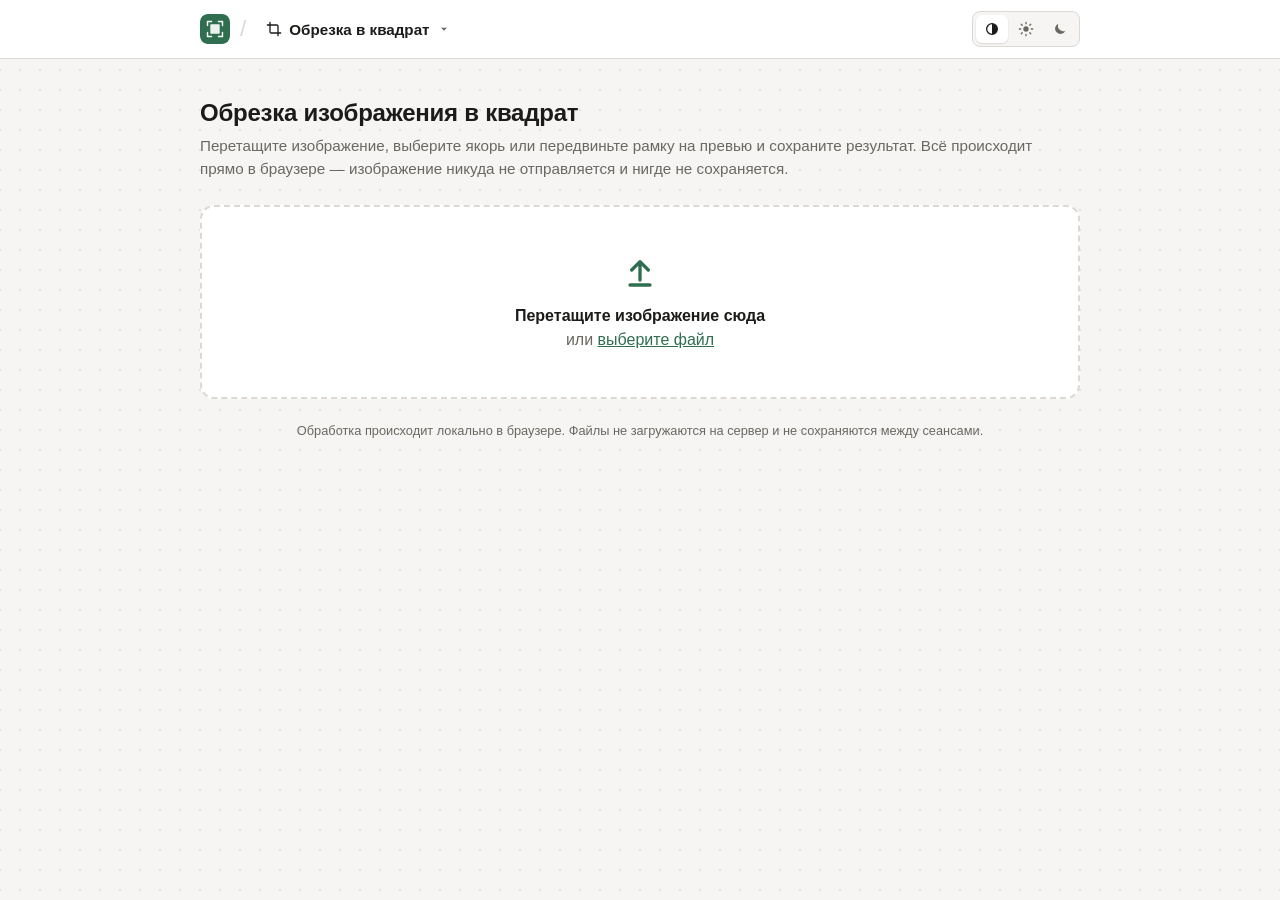
==== src/index.html @ 668e8790 "refactor: move web app into src/ and deploy only that folder The Pages workflow now uploads src/ ins" ====
<!DOCTYPE html>
<html lang="ru">
<head>
<meta charset="UTF-8">
<meta name="viewport" content="width=device-width, initial-scale=1.0">
<title>Обрезка в квадрат</title>
<meta name="theme-color" content="#f6f5f3" media="(prefers-color-scheme: light)">
<meta name="theme-color" content="#161513" media="(prefers-color-scheme: dark)">
<link rel="manifest" href="manifest.webmanifest">
<link rel="icon" href="icons/icon.svg" type="image/svg+xml">
<link rel="apple-touch-icon" href="icons/apple-touch-icon.png">
<script>
  // Применяем сохранённую тему до загрузки стилей, чтобы страница не мигала.
  try {
    var savedTheme = localStorage.getItem("crop-image:theme");
    if (savedTheme === "light" || savedTheme === "dark") {
      document.documentElement.dataset.theme = savedTheme;
    }
  } catch (e) {}
</script>
<link rel="stylesheet" href="style.css">
</head>
<body>
<header class="site-header">
  <div class="site-header__inner">
    <a class="site-header__logo" href="./" aria-label="На главную">
      <img src="icons/icon.svg" width="30" height="30" alt="">
    </a>
    <span class="site-header__slash" aria-hidden="true">/</span>

    <details class="service-menu">
      <summary class="service-menu__current">
        <svg class="service-menu__icon" viewBox="0 0 24 24" width="16" height="16" aria-hidden="true">
          <path d="M6 2v14a2 2 0 0 0 2 2h14M2 6h14a2 2 0 0 1 2 2v14" fill="none" stroke="currentColor" stroke-width="2" stroke-linecap="round"/>
        </svg>
        <span class="service-menu__label">Обрезка в квадрат</span>
        <svg class="service-menu__caret" viewBox="0 0 24 24" width="14" height="14" aria-hidden="true">
          <path d="M7 10l5 5 5-5z" fill="currentColor"/>
        </svg>
      </summary>
      <nav class="service-menu__list" aria-label="Сервисы">
        <a href="./" aria-current="page">
          <svg class="service-menu__icon" viewBox="0 0 24 24" width="16" height="16" aria-hidden="true">
            <path d="M6 2v14a2 2 0 0 0 2 2h14M2 6h14a2 2 0 0 1 2 2v14" fill="none" stroke="currentColor" stroke-width="2" stroke-linecap="round"/>
          </svg>
          Обрезка в квадрат
          <span class="service-menu__check" aria-hidden="true">✓</span>
        </a>
        <p class="service-menu__soon">Скоро здесь появятся другие сервисы</p>
      </nav>
    </details>

    <div class="theme-switch" role="group" aria-label="Тема оформления">
      <button type="button" data-theme-value="auto" title="Авто" aria-label="Авто" aria-pressed="true">
        <svg viewBox="0 0 24 24" width="16" height="16" aria-hidden="true">
          <circle cx="12" cy="12" r="8" fill="none" stroke="currentColor" stroke-width="2"/>
          <path d="M12 4a8 8 0 0 1 0 16z" fill="currentColor"/>
        </svg>
      </button>
      <button type="button" data-theme-value="light" title="Светлая" aria-label="Светлая" aria-pressed="false">
        <svg viewBox="0 0 24 24" width="16" height="16" aria-hidden="true">
          <circle cx="12" cy="12" r="4" fill="currentColor"/>
          <path d="M12 2v2M12 20v2M4.9 4.9l1.4 1.4M17.7 17.7l1.4 1.4M2 12h2M20 12h2M4.9 19.1l1.4-1.4M17.7 6.3l1.4-1.4" stroke="currentColor" stroke-width="2" stroke-linecap="round"/>
        </svg>
      </button>
      <button type="button" data-theme-value="dark" title="Тёмная" aria-label="Тёмная" aria-pressed="false">
        <svg viewBox="0 0 24 24" width="16" height="16" aria-hidden="true">
          <path d="M20 14.5A8 8 0 0 1 9.5 4a8 8 0 1 0 10.5 10.5z" fill="currentColor"/>
        </svg>
      </button>
    </div>
  </div>
</header>

<main class="app">
  <header class="app__header">
    <h1>Обрезка изображения в квадрат</h1>
    <p class="app__subtitle">
      Перетащите изображение, выберите якорь или передвиньте рамку на превью и сохраните результат.
      Всё происходит прямо в браузере — изображение никуда не отправляется и нигде не сохраняется.
    </p>
  </header>

  <section id="dropzone" class="dropzone" tabindex="0" aria-label="Область для перетаскивания изображения">
    <input type="file" id="file-input" accept="image/*" hidden>
    <div class="dropzone__content">
      <svg class="dropzone__icon" viewBox="0 0 24 24" width="40" height="40" aria-hidden="true">
        <path fill="currentColor" d="M12 16a1 1 0 0 1-1-1V6.41L7.71 9.71a1 1 0 1 1-1.42-1.42l5-5a1 1 0 0 1 1.42 0l5 5a1 1 0 1 1-1.42 1.42L13 6.41V15a1 1 0 0 1-1 1z"/>
        <path fill="currentColor" d="M5 18a1 1 0 0 1 1-1h12a1 1 0 1 1 0 2H6a1 1 0 0 1-1-1z"/>
      </svg>
      <p><strong>Перетащите изображение сюда</strong></p>
      <p class="dropzone__hint">или <button type="button" id="browse-btn" class="link-btn">выберите файл</button></p>
    </div>
  </section>

  <section id="editor" class="editor" hidden>
    <div class="editor__preview-wrap">
      <div id="preview-frame" class="preview-frame">
        <img id="preview-img" alt="Предпросмотр изображения" draggable="false">
        <div id="crop-overlay" class="crop-overlay" aria-hidden="true"></div>
      </div>

      <aside class="info-panel" aria-label="Информация об изображении">
        <section class="info-panel__section">
          <h2 class="info-panel__title">Исходное</h2>
          <dl class="info-list">
            <dt>Файл</dt><dd data-info="src-name"></dd>
            <dt>Формат</dt><dd data-info="src-format"></dd>
            <dt>Размер</dt><dd data-info="src-dimensions"></dd>
            <dt>Пропорции</dt><dd data-info="src-aspect"></dd>
            <dt>Вес</dt><dd data-info="src-bytes"></dd>
            <dt>Изменён</dt><dd data-info="src-modified"></dd>
          </dl>
        </section>
        <section class="info-panel__section">
          <h2 class="info-panel__title">Результат</h2>
          <dl class="info-list">
            <dt>Файл</dt><dd data-info="out-name"></dd>
            <dt>Формат</dt><dd data-info="out-format"></dd>
            <dt>Размер</dt><dd data-info="out-dimensions"></dd>
            <dt>Положение</dt><dd data-info="out-position"></dd>
            <dt>Отрезано</dt><dd data-info="out-trim"></dd>
            <dt>Площадь</dt><dd data-info="out-area"></dd>
            <dt>Вес</dt><dd data-info="out-bytes"></dd>
          </dl>
        </section>
      </aside>
    </div>

    <div class="editor__controls">
      <label class="field">
        <span class="field__label">Якорь обрезки</span>
        <select id="anchor-select" class="select">
          <option value="top">Сверху</option>
          <option value="center" selected>По центру</option>
          <option value="bottom">Снизу</option>
          <option value="left">Слева</option>
          <option value="right">Справа</option>
          <option value="custom" hidden disabled>Вручную</option>
        </select>
      </label>

      <p id="format-note" class="format-note" hidden></p>

      <div class="editor__actions">
        <button type="button" id="reset-btn" class="btn btn--ghost">Другое изображение</button>
        <button type="button" id="confirm-btn" class="btn btn--primary">Подтвердить и скачать</button>
      </div>
    </div>
  </section>

  <footer class="app__footer">
    <p>Обработка происходит локально в браузере. Файлы не загружаются на сервер и не сохраняются между сеансами.</p>
  </footer>
</main>

<script src="app.js"></script>
</body>
</html>
---- src/style.css ----
:root {
  --bg: #f6f5f3;
  --surface: #ffffff;
  --border: #dcd9d4;
  --text: #1c1b19;
  --text-muted: #6b6862;
  --accent: #2f6f4f;
  --accent-hover: #24593e;
  --accent-contrast: #ffffff;
  --overlay-line: #2f6f4f;
  --danger-bg: #fbeee0;
  --danger-text: #8a5a1f;
  --pattern-dot: rgba(28, 27, 25, 0.09);
  --radius: 14px;
  --radius-sm: 8px;
  --shadow: 0 1px 2px rgba(28, 27, 25, 0.04), 0 8px 24px rgba(28, 27, 25, 0.06);
  --select-arrow: url("data:image/svg+xml;utf8,<svg xmlns='http://www.w3.org/2000/svg' width='16' height='16' viewBox='0 0 24 24'><path fill='%236b6862' d='M7 10l5 5 5-5z'/></svg>");
  color-scheme: light dark;
}

/* Тёмный набор описан дважды: для режима «Авто» (по системной настройке)
   и для принудительно выбранной тёмной темы. Держи блоки одинаковыми. */
@media (prefers-color-scheme: dark) {
  :root:not([data-theme="light"]) {
    --bg: #161513;
    --surface: #201f1c;
    --border: #38352f;
    --text: #f1efe9;
    --text-muted: #a39d92;
    --accent: #4fa578;
    --accent-hover: #63b98b;
    --accent-contrast: #0d1410;
    --overlay-line: #6fc99a;
    --danger-bg: #35291a;
    --danger-text: #e0ad6b;
    --pattern-dot: rgba(241, 239, 233, 0.06);
    --shadow: 0 1px 2px rgba(0, 0, 0, 0.3), 0 8px 24px rgba(0, 0, 0, 0.35);
    --select-arrow: url("data:image/svg+xml;utf8,<svg xmlns='http://www.w3.org/2000/svg' width='16' height='16' viewBox='0 0 24 24'><path fill='%23a39d92' d='M7 10l5 5 5-5z'/></svg>");
  }
}

:root[data-theme="dark"] {
  --bg: #161513;
  --surface: #201f1c;
  --border: #38352f;
  --text: #f1efe9;
  --text-muted: #a39d92;
  --accent: #4fa578;
  --accent-hover: #63b98b;
  --accent-contrast: #0d1410;
  --overlay-line: #6fc99a;
  --danger-bg: #35291a;
  --danger-text: #e0ad6b;
  --pattern-dot: rgba(241, 239, 233, 0.06);
  --shadow: 0 1px 2px rgba(0, 0, 0, 0.3), 0 8px 24px rgba(0, 0, 0, 0.35);
  --select-arrow: url("data:image/svg+xml;utf8,<svg xmlns='http://www.w3.org/2000/svg' width='16' height='16' viewBox='0 0 24 24'><path fill='%23a39d92' d='M7 10l5 5 5-5z'/></svg>");
  color-scheme: dark;
}

:root[data-theme="light"] {
  color-scheme: light;
}

* {
  box-sizing: border-box;
}

body {
  margin: 0;
  min-height: 100vh;
  /* Точечный узор: точки ~2px с шагом 20px. */
  background-color: var(--bg);
  background-image: radial-gradient(circle, var(--pattern-dot) 1px, transparent 1.5px);
  background-size: 20px 20px;
  background-position: center top;
  color: var(--text);
  font-family: -apple-system, BlinkMacSystemFont, "Segoe UI", Inter, Roboto, sans-serif;
  display: flex;
  flex-direction: column;
}

.app {
  width: min(100% - 32px, 880px);
  margin: 40px auto 48px;
  display: flex;
  flex-direction: column;
  gap: 24px;
}

.site-header {
  position: relative;
  z-index: 2;
  background: var(--surface);
  border-bottom: 1px solid var(--border);
}

.site-header__inner {
  width: min(100% - 32px, 880px);
  height: 58px;
  margin: 0 auto;
  display: flex;
  align-items: center;
  gap: 10px;
}

.site-header__logo {
  display: flex;
  flex-shrink: 0;
  border-radius: 8px;
}

.site-header__logo img {
  display: block;
  border-radius: 8px;
}

.site-header__logo:focus-visible {
  outline: 2px solid var(--accent);
  outline-offset: 2px;
}

.site-header__slash {
  color: var(--border);
  font-size: 1.4rem;
  font-weight: 300;
}

.service-menu {
  position: relative;
  min-width: 0;
}

.service-menu__current {
  list-style: none;
  display: flex;
  align-items: center;
  gap: 7px;
  padding: 7px 10px;
  border-radius: var(--radius-sm);
  font-size: 0.95rem;
  font-weight: 600;
  cursor: pointer;
  user-select: none;
}

.service-menu__current::-webkit-details-marker {
  display: none;
}

.service-menu__current:hover,
.service-menu[open] .service-menu__current {
  background: var(--bg);
}

.service-menu__current:focus-visible {
  outline: 2px solid var(--accent);
  outline-offset: 1px;
}

.service-menu__icon,
.service-menu__caret {
  flex-shrink: 0;
}

.service-menu__caret {
  color: var(--text-muted);
  transition: transform 0.15s ease;
}

.service-menu[open] .service-menu__caret {
  transform: rotate(180deg);
}

.service-menu__label {
  overflow: hidden;
  text-overflow: ellipsis;
  white-space: nowrap;
}

.service-menu__list {
  position: absolute;
  top: calc(100% + 6px);
  left: 0;
  min-width: 260px;
  max-width: calc(100vw - 32px);
  padding: 6px;
  background: var(--surface);
  border: 1px solid var(--border);
  border-radius: 10px;
  box-shadow: var(--shadow);
}

.service-menu__list a {
  display: flex;
  align-items: center;
  gap: 8px;
  padding: 8px 10px;
  border-radius: 6px;
  color: var(--text);
  font-size: 0.9rem;
  text-decoration: none;
}

.service-menu__list a:hover,
.service-menu__list a[aria-current="page"] {
  background: var(--bg);
}

.service-menu__list a:focus-visible {
  outline: 2px solid var(--accent);
  outline-offset: -2px;
}

.service-menu__check {
  margin-left: auto;
  color: var(--accent);
}

.service-menu__soon {
  margin: 0;
  padding: 8px 10px 4px;
  color: var(--text-muted);
  font-size: 0.82rem;
}

@media (max-width: 420px) {
  .site-header__inner {
    gap: 6px;
  }

  .site-header__slash,
  .service-menu__current .service-menu__icon {
    display: none;
  }

  .service-menu__current {
    gap: 4px;
    padding: 7px 6px;
    font-size: 0.9rem;
  }

  .site-header .theme-switch button {
    padding: 6px;
  }
}

.theme-switch {
  display: inline-flex;
  flex-shrink: 0;
  margin-left: auto;
  padding: 3px;
  gap: 2px;
  border: 1px solid var(--border);
  border-radius: var(--radius-sm);
  background: var(--bg);
}

.theme-switch button {
  display: flex;
  border: none;
  border-radius: 6px;
  padding: 6px 8px;
  background: transparent;
  color: var(--text-muted);
  cursor: pointer;
  transition: background 0.15s ease, color 0.15s ease;
}

.theme-switch button:hover {
  color: var(--text);
}

.theme-switch button[aria-pressed="true"] {
  background: var(--surface);
  color: var(--text);
  box-shadow: 0 1px 2px rgba(0, 0, 0, 0.12);
}

.theme-switch button:focus-visible {
  outline: 2px solid var(--accent);
  outline-offset: 1px;
}

.app__header h1 {
  font-size: 1.5rem;
  margin: 0 0 8px;
  letter-spacing: -0.01em;
}

.app__subtitle {
  margin: 0;
  color: var(--text-muted);
  font-size: 0.95rem;
  line-height: 1.5;
}

.dropzone {
  border: 2px dashed var(--border);
  border-radius: var(--radius);
  background: var(--surface);
  padding: 48px 24px;
  text-align: center;
  cursor: pointer;
  transition: border-color 0.15s ease, background 0.15s ease;
}

.dropzone:hover,
.dropzone:focus-visible {
  border-color: var(--accent);
  outline: none;
}

.dropzone--active {
  border-color: var(--accent);
  background: color-mix(in srgb, var(--accent) 8%, var(--surface));
}

.dropzone__content {
  display: flex;
  flex-direction: column;
  align-items: center;
  gap: 6px;
  color: var(--text-muted);
}

.dropzone__icon {
  color: var(--accent);
  margin-bottom: 6px;
}

.dropzone__content p {
  margin: 0;
}

.dropzone__content strong {
  color: var(--text);
}

.link-btn {
  background: none;
  border: none;
  padding: 0;
  color: var(--accent);
  font-size: inherit;
  font-family: inherit;
  cursor: pointer;
  text-decoration: underline;
}

.editor {
  display: flex;
  flex-direction: column;
  gap: 20px;
}

.editor[hidden] {
  display: none;
}

.editor__preview-wrap {
  display: flex;
  align-items: flex-start;
  gap: 20px;
}

.preview-frame {
  position: relative;
  display: inline-block;
  flex: 0 1 auto;
  min-width: 0;
  max-width: 100%;
  overflow: hidden;
  box-shadow: var(--shadow);
  background: var(--surface);
  line-height: 0;
  cursor: grab;
  touch-action: none;
  user-select: none;
}

.preview-frame--dragging {
  cursor: grabbing;
}

#preview-img {
  display: block;
  max-width: 100%;
  max-height: 60vh;
  width: auto;
  height: auto;
}

.crop-overlay {
  position: absolute;
  border: 2px solid var(--overlay-line);
  box-shadow: 0 0 0 9999px rgba(0, 0, 0, 0.45);
  pointer-events: none;
  transition: top 0.15s ease, left 0.15s ease, width 0.15s ease, height 0.15s ease;
}

.preview-frame--dragging .crop-overlay {
  transition: none;
}

.info-panel {
  flex: 0 0 260px;
  margin-left: auto;
  background: var(--surface);
  border: 1px solid var(--border);
  border-radius: var(--radius);
  padding: 16px;
  display: flex;
  flex-direction: column;
  gap: 16px;
  box-shadow: var(--shadow);
}

.info-panel__section + .info-panel__section {
  padding-top: 16px;
  border-top: 1px solid var(--border);
}

.info-panel__title {
  margin: 0 0 8px;
  font-size: 0.85rem;
  font-weight: 600;
  color: var(--text-muted);
  text-transform: uppercase;
  letter-spacing: 0.04em;
}

.info-list {
  margin: 0;
  display: grid;
  grid-template-columns: auto 1fr;
  gap: 6px 12px;
  font-size: 0.85rem;
  line-height: 1.4;
}

.info-list dt {
  color: var(--text-muted);
}

.info-list dd {
  margin: 0;
  overflow-wrap: anywhere;
  font-variant-numeric: tabular-nums;
}

@media (max-width: 720px) {
  .editor__preview-wrap {
    flex-direction: column;
  }

  .info-panel {
    flex-basis: auto;
    align-self: stretch;
    margin-left: 0;
  }
}

.editor__controls {
  background: var(--surface);
  border: 1px solid var(--border);
  border-radius: var(--radius);
  padding: 20px;
  display: flex;
  flex-direction: column;
  gap: 16px;
  box-shadow: var(--shadow);
}

.field {
  display: flex;
  flex-direction: column;
  gap: 6px;
}

.field__label {
  font-size: 0.85rem;
  font-weight: 600;
  color: var(--text-muted);
}

.select {
  appearance: none;
  background: var(--bg);
  border: 1px solid var(--border);
  border-radius: var(--radius-sm);
  padding: 10px 36px 10px 12px;
  font-size: 0.95rem;
  color: var(--text);
  cursor: pointer;
  background-image: var(--select-arrow);
  background-repeat: no-repeat;
  background-position: right 10px center;
}

.select:focus-visible {
  outline: 2px solid var(--accent);
  outline-offset: 1px;
}

.format-note {
  margin: 0;
  font-size: 0.85rem;
  background: var(--danger-bg);
  color: var(--danger-text);
  padding: 10px 12px;
  border-radius: var(--radius-sm);
}

.editor__actions {
  display: flex;
  justify-content: flex-end;
  gap: 10px;
  flex-wrap: wrap;
}

.btn {
  border: none;
  border-radius: var(--radius-sm);
  padding: 10px 18px;
  font-size: 0.95rem;
  font-family: inherit;
  cursor: pointer;
  transition: background 0.15s ease, opacity 0.15s ease;
}

.btn--primary {
  background: var(--accent);
  color: var(--accent-contrast);
  font-weight: 600;
}

.btn--primary:hover {
  background: var(--accent-hover);
}

.btn--ghost {
  background: transparent;
  color: var(--text-muted);
  border: 1px solid var(--border);
}

.btn--ghost:hover {
  color: var(--text);
  border-color: var(--text-muted);
}

.app__footer {
  text-align: center;
}

.app__footer p {
  margin: 0;
  font-size: 0.8rem;
  color: var(--text-muted);
}
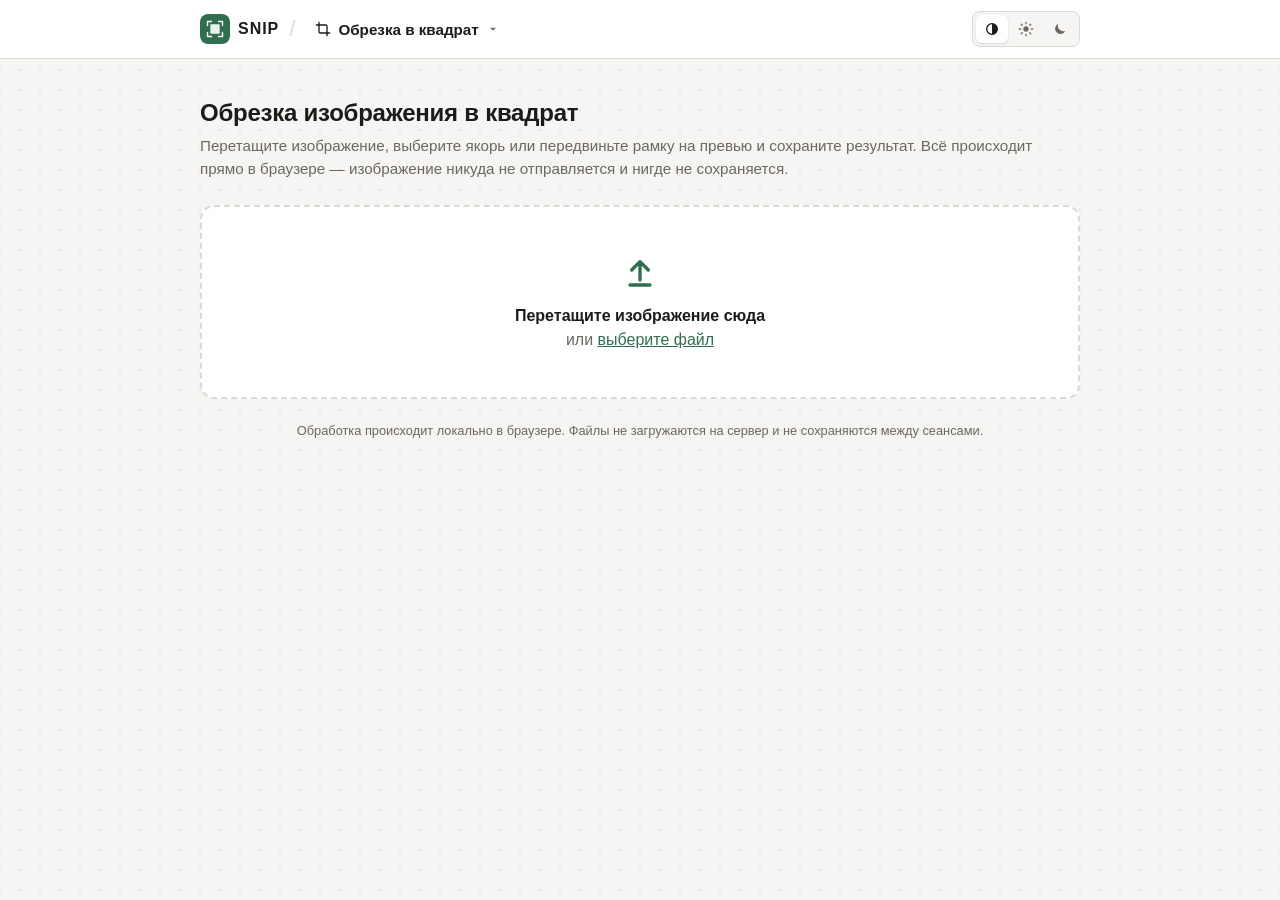
==== commit 7abcc0ab: "feat: name the project SNIP (Simple No-upload Image Processing) Show the SNIP wordmark next to the h" ====
--- a/src/index.html
+++ b/src/index.html
@@ -3,7 +3,8 @@
 <head>
 <meta charset="UTF-8">
 <meta name="viewport" content="width=device-width, initial-scale=1.0">
-<title>Обрезка в квадрат</title>
+<title>Обрезка в квадрат — SNIP</title>
+<meta name="apple-mobile-web-app-title" content="SNIP">
 <meta name="theme-color" content="#f6f5f3" media="(prefers-color-scheme: light)">
 <meta name="theme-color" content="#161513" media="(prefers-color-scheme: dark)">
 <link rel="manifest" href="manifest.webmanifest">
@@ -23,8 +24,9 @@
 <body>
 <header class="site-header">
   <div class="site-header__inner">
-    <a class="site-header__logo" href="./" aria-label="На главную">
+    <a class="site-header__logo" href="./" aria-label="SNIP — на главную" title="SNIP — Simple No-upload Image Processing">
       <img src="icons/icon.svg" width="30" height="30" alt="">
+      <span class="site-header__name">SNIP</span>
     </a>
     <span class="site-header__slash" aria-hidden="true">/</span>
 
--- a/src/style.css
+++ b/src/style.css
@@ -105,8 +105,18 @@
 
 .site-header__logo {
   display: flex;
+  align-items: center;
+  gap: 8px;
   flex-shrink: 0;
   border-radius: 8px;
+  color: var(--text);
+  text-decoration: none;
+}
+
+.site-header__name {
+  font-size: 1rem;
+  font-weight: 700;
+  letter-spacing: 0.06em;
 }
 
 .site-header__logo img {
@@ -229,6 +239,7 @@
   }
 
   .site-header__slash,
+  .site-header__name,
   .service-menu__current .service-menu__icon {
     display: none;
   }
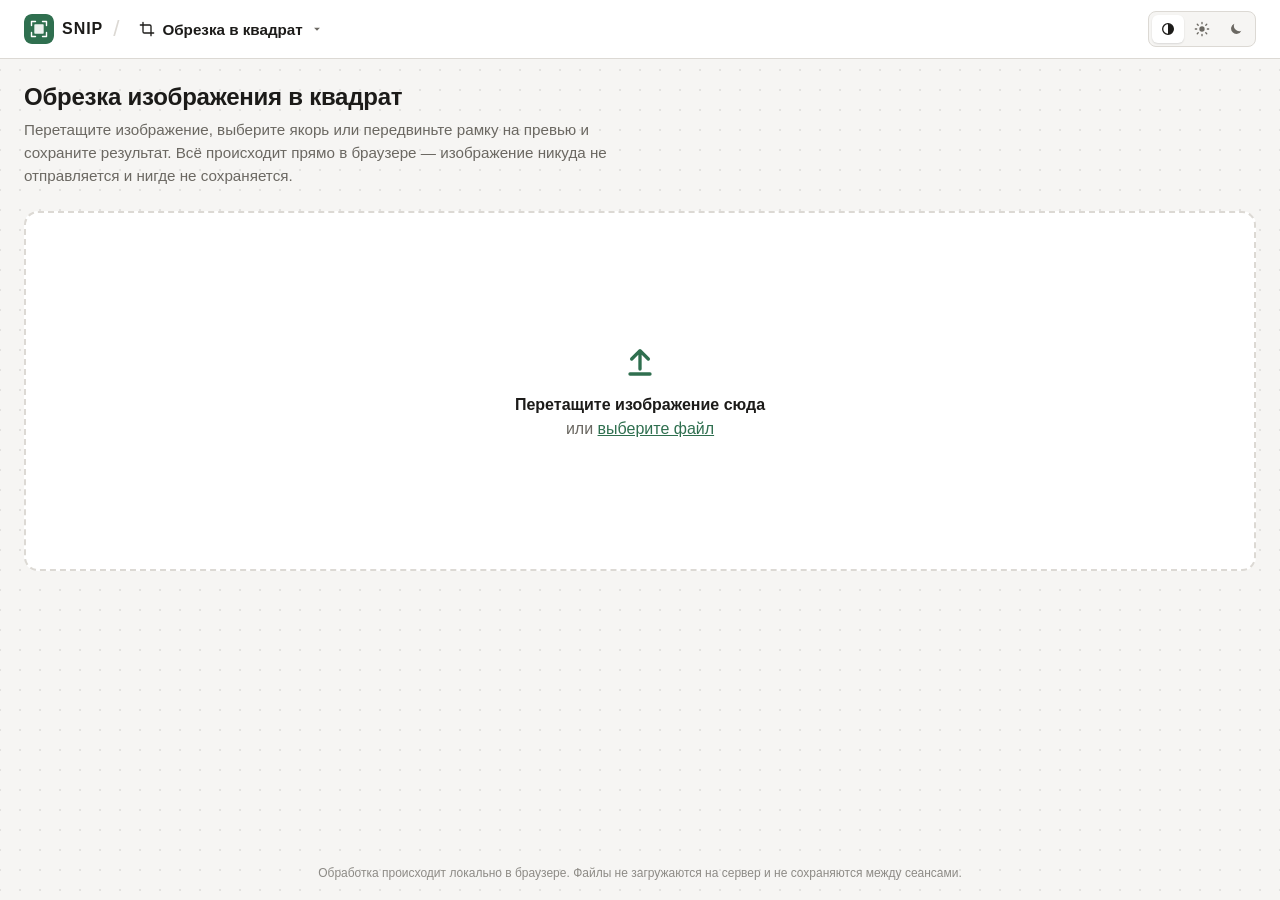
==== commit 696c458d: "feat: 3×3 anchor grid and three-zone editor layout Anchor picker: - Replace the anchor <select> with" ====
--- a/src/index.html
+++ b/src/index.html
@@ -75,34 +75,90 @@
 </header>
 
 <main class="app">
-  <header class="app__header">
-    <h1>Обрезка изображения в квадрат</h1>
-    <p class="app__subtitle">
-      Перетащите изображение, выберите якорь или передвиньте рамку на превью и сохраните результат.
-      Всё происходит прямо в браузере — изображение никуда не отправляется и нигде не сохраняется.
-    </p>
-  </header>
+  <section id="start" class="start">
+    <header class="app__header">
+      <h1>Обрезка изображения в квадрат</h1>
+      <p class="app__subtitle">
+        Перетащите изображение, выберите якорь или передвиньте рамку на превью и сохраните результат.
+        Всё происходит прямо в браузере — изображение никуда не отправляется и нигде не сохраняется.
+      </p>
+    </header>
 
-  <section id="dropzone" class="dropzone" tabindex="0" aria-label="Область для перетаскивания изображения">
-    <input type="file" id="file-input" accept="image/*" hidden>
-    <div class="dropzone__content">
-      <svg class="dropzone__icon" viewBox="0 0 24 24" width="40" height="40" aria-hidden="true">
-        <path fill="currentColor" d="M12 16a1 1 0 0 1-1-1V6.41L7.71 9.71a1 1 0 1 1-1.42-1.42l5-5a1 1 0 0 1 1.42 0l5 5a1 1 0 1 1-1.42 1.42L13 6.41V15a1 1 0 0 1-1 1z"/>
-        <path fill="currentColor" d="M5 18a1 1 0 0 1 1-1h12a1 1 0 1 1 0 2H6a1 1 0 0 1-1-1z"/>
-      </svg>
-      <p><strong>Перетащите изображение сюда</strong></p>
-      <p class="dropzone__hint">или <button type="button" id="browse-btn" class="link-btn">выберите файл</button></p>
-    </div>
+    <section id="dropzone" class="dropzone" tabindex="0" aria-label="Область для перетаскивания изображения">
+      <input type="file" id="file-input" accept="image/*" hidden>
+      <div class="dropzone__content">
+        <svg class="dropzone__icon" viewBox="0 0 24 24" width="40" height="40" aria-hidden="true">
+          <path fill="currentColor" d="M12 16a1 1 0 0 1-1-1V6.41L7.71 9.71a1 1 0 1 1-1.42-1.42l5-5a1 1 0 0 1 1.42 0l5 5a1 1 0 1 1-1.42 1.42L13 6.41V15a1 1 0 0 1-1 1z"/>
+          <path fill="currentColor" d="M5 18a1 1 0 0 1 1-1h12a1 1 0 1 1 0 2H6a1 1 0 0 1-1-1z"/>
+        </svg>
+        <p><strong>Перетащите изображение сюда</strong></p>
+        <p class="dropzone__hint">или <button type="button" id="browse-btn" class="link-btn">выберите файл</button></p>
+      </div>
+    </section>
   </section>
 
   <section id="editor" class="editor" hidden>
-    <div class="editor__preview-wrap">
+    <aside class="editor__tools panel" aria-label="Инструменты">
+      <section class="tool">
+        <div class="field">
+          <span class="field__label" id="anchor-label">Якорь обрезки</span>
+          <div class="anchor-picker">
+            <div class="anchor-grid" role="group" aria-labelledby="anchor-label">
+              <button type="button" data-anchor="top-left" title="Сверху слева" aria-label="Сверху слева" aria-pressed="false">
+                <svg viewBox="0 0 24 24" width="16" height="16" aria-hidden="true"><path d="M17 17L7 7M7 17V7h10"/></svg>
+              </button>
+              <button type="button" data-anchor="top" title="Сверху" aria-label="Сверху" aria-pressed="false">
+                <svg viewBox="0 0 24 24" width="16" height="16" aria-hidden="true"><path d="M12 19V5M5 12l7-7 7 7"/></svg>
+              </button>
+              <button type="button" data-anchor="top-right" title="Сверху справа" aria-label="Сверху справа" aria-pressed="false">
+                <svg viewBox="0 0 24 24" width="16" height="16" aria-hidden="true"><path d="M7 17L17 7M7 7h10v10"/></svg>
+              </button>
+              <button type="button" data-anchor="left" title="Слева" aria-label="Слева" aria-pressed="false">
+                <svg viewBox="0 0 24 24" width="16" height="16" aria-hidden="true"><path d="M19 12H5M12 5l-7 7 7 7"/></svg>
+              </button>
+              <button type="button" data-anchor="center" title="По центру" aria-label="По центру" aria-pressed="true">
+                <svg viewBox="0 0 24 24" width="16" height="16" aria-hidden="true"><circle cx="12" cy="12" r="4"/></svg>
+              </button>
+              <button type="button" data-anchor="right" title="Справа" aria-label="Справа" aria-pressed="false">
+                <svg viewBox="0 0 24 24" width="16" height="16" aria-hidden="true"><path d="M5 12h14M12 5l7 7-7 7"/></svg>
+              </button>
+              <button type="button" data-anchor="bottom-left" title="Снизу слева" aria-label="Снизу слева" aria-pressed="false">
+                <svg viewBox="0 0 24 24" width="16" height="16" aria-hidden="true"><path d="M17 7L7 17M7 7v10h10"/></svg>
+              </button>
+              <button type="button" data-anchor="bottom" title="Снизу" aria-label="Снизу" aria-pressed="false">
+                <svg viewBox="0 0 24 24" width="16" height="16" aria-hidden="true"><path d="M12 5v14M5 12l7 7 7-7"/></svg>
+              </button>
+              <button type="button" data-anchor="bottom-right" title="Снизу справа" aria-label="Снизу справа" aria-pressed="false">
+                <svg viewBox="0 0 24 24" width="16" height="16" aria-hidden="true"><path d="M7 7l10 10M17 7v10H7"/></svg>
+              </button>
+              <span id="anchor-marker" class="anchor-grid__marker" hidden></span>
+            </div>
+            <p id="anchor-caption" class="anchor-caption" aria-live="polite"></p>
+          </div>
+        </div>
+      </section>
+    </aside>
+
+    <div class="editor__stage">
       <div id="preview-frame" class="preview-frame">
         <img id="preview-img" alt="Предпросмотр изображения" draggable="false">
         <div id="crop-overlay" class="crop-overlay" aria-hidden="true"></div>
       </div>
 
-      <aside class="info-panel" aria-label="Информация об изображении">
+      <div class="editor__actions">
+        <button type="button" id="reset-btn" class="btn btn--ghost" title="Выбрать другое изображение">
+          <svg viewBox="0 0 24 24" width="16" height="16" aria-hidden="true"><path d="M3 12a9 9 0 1 0 2.64-6.36L3 8M3 3v5h5"/></svg>
+          Другое
+        </button>
+        <button type="button" id="confirm-btn" class="btn btn--primary" title="Подтвердить и скачать">
+          <svg viewBox="0 0 24 24" width="16" height="16" aria-hidden="true"><path d="M12 4v11M7 10l5 5 5-5M5 20h14"/></svg>
+          Скачать
+        </button>
+      </div>
+    </div>
+
+    <aside class="editor__info" aria-label="Информация об изображении">
+      <div class="info-panel panel">
         <section class="info-panel__section">
           <h2 class="info-panel__title">Исходное</h2>
           <dl class="info-list">
@@ -126,35 +182,15 @@
             <dt>Вес</dt><dd data-info="out-bytes"></dd>
           </dl>
         </section>
-      </aside>
-    </div>
+      </div>
+      <p id="format-note" class="format-note" hidden></p>
+    </aside>
+  </section>
+</main>
 
-    <div class="editor__controls">
-      <label class="field">
-        <span class="field__label">Якорь обрезки</span>
-        <select id="anchor-select" class="select">
-          <option value="top">Сверху</option>
-          <option value="center" selected>По центру</option>
-          <option value="bottom">Снизу</option>
-          <option value="left">Слева</option>
-          <option value="right">Справа</option>
-          <option value="custom" hidden disabled>Вручную</option>
-        </select>
-      </label>
-
-      <p id="format-note" class="format-note" hidden></p>
-
-      <div class="editor__actions">
-        <button type="button" id="reset-btn" class="btn btn--ghost">Другое изображение</button>
-        <button type="button" id="confirm-btn" class="btn btn--primary">Подтвердить и скачать</button>
-      </div>
-    </div>
-  </section>
-
-  <footer class="app__footer">
-    <p>Обработка происходит локально в браузере. Файлы не загружаются на сервер и не сохраняются между сеансами.</p>
-  </footer>
-</main>
+<footer class="site-footer">
+  <p>Обработка происходит локально в браузере. Файлы не загружаются на сервер и не сохраняются между сеансами.</p>
+</footer>
 
 <script src="app.js"></script>
 </body>
--- a/src/style.css
+++ b/src/style.css
@@ -14,8 +14,16 @@
   --radius: 14px;
   --radius-sm: 8px;
   --shadow: 0 1px 2px rgba(28, 27, 25, 0.04), 0 8px 24px rgba(28, 27, 25, 0.06);
-  --select-arrow: url("data:image/svg+xml;utf8,<svg xmlns='http://www.w3.org/2000/svg' width='16' height='16' viewBox='0 0 24 24'><path fill='%236b6862' d='M7 10l5 5 5-5z'/></svg>");
+  /* Ширина контента — общая для шапки и main. */
+  --page-max: 1680px;
+  --gutter: 24px;
   color-scheme: light dark;
+}
+
+@media (max-width: 720px) {
+  :root {
+    --gutter: 16px;
+  }
 }
 
 /* Тёмный набор описан дважды: для режима «Авто» (по системной настройке)
@@ -35,7 +43,6 @@
     --danger-text: #e0ad6b;
     --pattern-dot: rgba(241, 239, 233, 0.06);
     --shadow: 0 1px 2px rgba(0, 0, 0, 0.3), 0 8px 24px rgba(0, 0, 0, 0.35);
-    --select-arrow: url("data:image/svg+xml;utf8,<svg xmlns='http://www.w3.org/2000/svg' width='16' height='16' viewBox='0 0 24 24'><path fill='%23a39d92' d='M7 10l5 5 5-5z'/></svg>");
   }
 }
 
@@ -53,7 +60,6 @@
   --danger-text: #e0ad6b;
   --pattern-dot: rgba(241, 239, 233, 0.06);
   --shadow: 0 1px 2px rgba(0, 0, 0, 0.3), 0 8px 24px rgba(0, 0, 0, 0.35);
-  --select-arrow: url("data:image/svg+xml;utf8,<svg xmlns='http://www.w3.org/2000/svg' width='16' height='16' viewBox='0 0 24 24'><path fill='%23a39d92' d='M7 10l5 5 5-5z'/></svg>");
   color-scheme: dark;
 }
 
@@ -80,8 +86,9 @@
 }
 
 .app {
-  width: min(100% - 32px, 880px);
-  margin: 40px auto 48px;
+  flex: 1 0 auto;
+  width: min(100% - 2 * var(--gutter), var(--page-max));
+  margin: 24px auto;
   display: flex;
   flex-direction: column;
   gap: 24px;
@@ -95,7 +102,7 @@
 }
 
 .site-header__inner {
-  width: min(100% - 32px, 880px);
+  width: min(100% - 2 * var(--gutter), var(--page-max));
   height: 58px;
   margin: 0 auto;
   display: flex;
@@ -292,6 +299,17 @@
   outline-offset: 1px;
 }
 
+/* Стартовый экран: заголовок + зона загрузки. Скрывается, когда открыт редактор. */
+.start {
+  display: flex;
+  flex-direction: column;
+  gap: 24px;
+}
+
+.start[hidden] {
+  display: none;
+}
+
 .app__header h1 {
   font-size: 1.5rem;
   margin: 0 0 8px;
@@ -299,6 +317,7 @@
 }
 
 .app__subtitle {
+  max-width: 70ch;
   margin: 0;
   color: var(--text-muted);
   font-size: 0.95rem;
@@ -309,7 +328,11 @@
   border: 2px dashed var(--border);
   border-radius: var(--radius);
   background: var(--surface);
+  min-height: 40vh;
   padding: 48px 24px;
+  display: flex;
+  align-items: center;
+  justify-content: center;
   text-align: center;
   cursor: pointer;
   transition: border-color 0.15s ease, background 0.15s ease;
@@ -358,20 +381,78 @@
   text-decoration: underline;
 }
 
+/* Редактор — три зоны: инструменты | изображение | информация.
+   ≤ 1100px информация уходит под инструменты, ≤ 720px всё в одну колонку,
+   изображение первым. */
 .editor {
-  display: flex;
-  flex-direction: column;
+  display: grid;
+  grid-template-columns: 240px minmax(0, 1fr) 300px;
+  grid-template-areas: "tools stage info";
   gap: 20px;
+  align-items: start;
 }
 
 .editor[hidden] {
   display: none;
 }
 
-.editor__preview-wrap {
-  display: flex;
-  align-items: flex-start;
-  gap: 20px;
+@media (max-width: 1100px) {
+  .editor {
+    grid-template-columns: 220px minmax(0, 1fr);
+    /* 1fr у второго ряда забирает лишнюю высоту превью, чтобы инфо
+       стояла вплотную под инструментами. */
+    grid-template-rows: auto 1fr;
+    grid-template-areas:
+      "tools stage"
+      "info stage";
+  }
+}
+
+@media (max-width: 720px) {
+  .editor {
+    grid-template-columns: minmax(0, 1fr);
+    grid-template-rows: none;
+    grid-template-areas:
+      "stage"
+      "tools"
+      "info";
+  }
+}
+
+.panel {
+  background: var(--surface);
+  border: 1px solid var(--border);
+  border-radius: var(--radius);
+  padding: 16px;
+  box-shadow: var(--shadow);
+}
+
+.editor__tools {
+  grid-area: tools;
+  display: flex;
+  flex-direction: column;
+  gap: 16px;
+}
+
+.tool + .tool {
+  padding-top: 16px;
+  border-top: 1px solid var(--border);
+}
+
+.editor__stage {
+  grid-area: stage;
+  min-width: 0;
+  display: flex;
+  flex-direction: column;
+  align-items: center;
+  gap: 16px;
+}
+
+.editor__info {
+  grid-area: info;
+  display: flex;
+  flex-direction: column;
+  gap: 12px;
 }
 
 .preview-frame {
@@ -393,10 +474,13 @@
   cursor: grabbing;
 }
 
+/* Превью вписывается и в ширину центральной зоны, и в высоту экрана
+   (за вычетом шапки, кнопок и футера) — для любой ориентации. */
 #preview-img {
   display: block;
   max-width: 100%;
-  max-height: 60vh;
+  max-height: calc(100vh - 240px);
+  max-height: max(320px, calc(100dvh - 240px));
   width: auto;
   height: auto;
 }
@@ -414,16 +498,9 @@
 }
 
 .info-panel {
-  flex: 0 0 260px;
-  margin-left: auto;
-  background: var(--surface);
-  border: 1px solid var(--border);
-  border-radius: var(--radius);
-  padding: 16px;
   display: flex;
   flex-direction: column;
   gap: 16px;
-  box-shadow: var(--shadow);
 }
 
 .info-panel__section + .info-panel__section {
@@ -459,29 +536,6 @@
   font-variant-numeric: tabular-nums;
 }
 
-@media (max-width: 720px) {
-  .editor__preview-wrap {
-    flex-direction: column;
-  }
-
-  .info-panel {
-    flex-basis: auto;
-    align-self: stretch;
-    margin-left: 0;
-  }
-}
-
-.editor__controls {
-  background: var(--surface);
-  border: 1px solid var(--border);
-  border-radius: var(--radius);
-  padding: 20px;
-  display: flex;
-  flex-direction: column;
-  gap: 16px;
-  box-shadow: var(--shadow);
-}
-
 .field {
   display: flex;
   flex-direction: column;
@@ -494,23 +548,101 @@
   color: var(--text-muted);
 }
 
-.select {
-  appearance: none;
-  background: var(--bg);
+.anchor-picker {
+  display: flex;
+  flex-direction: column;
+  align-items: flex-start;
+  gap: 10px;
+}
+
+/* Сетка 3×3 в стиле переключателя темы. Размеры вынесены в переменные:
+   по ним же считается положение маркера «Вручную». */
+.anchor-grid {
+  --cell: 36px;
+  --gap: 2px;
+  --pad: 3px;
+  position: relative;
+  display: grid;
+  grid-template-columns: repeat(3, var(--cell));
+  grid-auto-rows: var(--cell);
+  gap: var(--gap);
+  flex-shrink: 0;
+  padding: var(--pad);
   border: 1px solid var(--border);
   border-radius: var(--radius-sm);
-  padding: 10px 36px 10px 12px;
-  font-size: 0.95rem;
+  background: var(--bg);
+}
+
+.anchor-grid button {
+  display: flex;
+  align-items: center;
+  justify-content: center;
+  border: none;
+  border-radius: 6px;
+  padding: 0;
+  background: transparent;
+  color: var(--text-muted);
+  cursor: pointer;
+  transition: background 0.15s ease, color 0.15s ease;
+}
+
+.anchor-grid svg {
+  fill: none;
+  stroke: currentColor;
+  stroke-width: 2;
+  stroke-linecap: round;
+  stroke-linejoin: round;
+}
+
+.anchor-grid button:hover:not(:disabled) {
   color: var(--text);
-  cursor: pointer;
-  background-image: var(--select-arrow);
-  background-repeat: no-repeat;
-  background-position: right 10px center;
-}
-
-.select:focus-visible {
+}
+
+/* Клетки, дающие для этой картинки тот же кроп, что и выбранная. */
+.anchor-grid button.is-equivalent {
+  background: color-mix(in srgb, var(--accent) 14%, transparent);
+}
+
+.anchor-grid button[aria-pressed="true"] {
+  background: var(--surface);
+  color: var(--accent);
+  box-shadow: 0 1px 2px rgba(0, 0, 0, 0.12);
+}
+
+.anchor-grid button:disabled {
+  opacity: 0.4;
+  cursor: default;
+}
+
+.anchor-grid button:focus-visible {
   outline: 2px solid var(--accent);
   outline-offset: 1px;
+}
+
+/* Точка «Вручную»: --fx / --fy (0…1) — положение рамки по осям,
+   0 — центр первой колонки/ряда, 1 — центр последней. */
+.anchor-grid__marker {
+  position: absolute;
+  left: calc(var(--pad) + var(--cell) / 2 + var(--fx, 0.5) * 2 * (var(--cell) + var(--gap)));
+  top: calc(var(--pad) + var(--cell) / 2 + var(--fy, 0.5) * 2 * (var(--cell) + var(--gap)));
+  width: 10px;
+  height: 10px;
+  border-radius: 50%;
+  background: var(--accent);
+  box-shadow: 0 0 0 2px var(--surface);
+  transform: translate(-50%, -50%);
+  pointer-events: none;
+}
+
+.anchor-grid__marker[hidden] {
+  display: none;
+}
+
+.anchor-caption {
+  margin: 0;
+  font-size: 0.85rem;
+  line-height: 1.4;
+  color: var(--text-muted);
 }
 
 .format-note {
@@ -524,12 +656,15 @@
 
 .editor__actions {
   display: flex;
-  justify-content: flex-end;
+  justify-content: center;
   gap: 10px;
   flex-wrap: wrap;
 }
 
 .btn {
+  display: inline-flex;
+  align-items: center;
+  gap: 8px;
   border: none;
   border-radius: var(--radius-sm);
   padding: 10px 18px;
@@ -539,6 +674,20 @@
   transition: background 0.15s ease, opacity 0.15s ease;
 }
 
+.btn svg {
+  flex-shrink: 0;
+  fill: none;
+  stroke: currentColor;
+  stroke-width: 2;
+  stroke-linecap: round;
+  stroke-linejoin: round;
+}
+
+.btn:focus-visible {
+  outline: 2px solid var(--accent);
+  outline-offset: 2px;
+}
+
 .btn--primary {
   background: var(--accent);
   color: var(--accent-contrast);
@@ -550,7 +699,7 @@
 }
 
 .btn--ghost {
-  background: transparent;
+  background: var(--surface);
   color: var(--text-muted);
   border: 1px solid var(--border);
 }
@@ -560,12 +709,14 @@
   border-color: var(--text-muted);
 }
 
-.app__footer {
+.site-footer {
+  padding: 0 var(--gutter) 20px;
   text-align: center;
 }
 
-.app__footer p {
-  margin: 0;
-  font-size: 0.8rem;
-  color: var(--text-muted);
-}
+.site-footer p {
+  margin: 0;
+  font-size: 0.75rem;
+  color: var(--text-muted);
+  opacity: 0.75;
+}
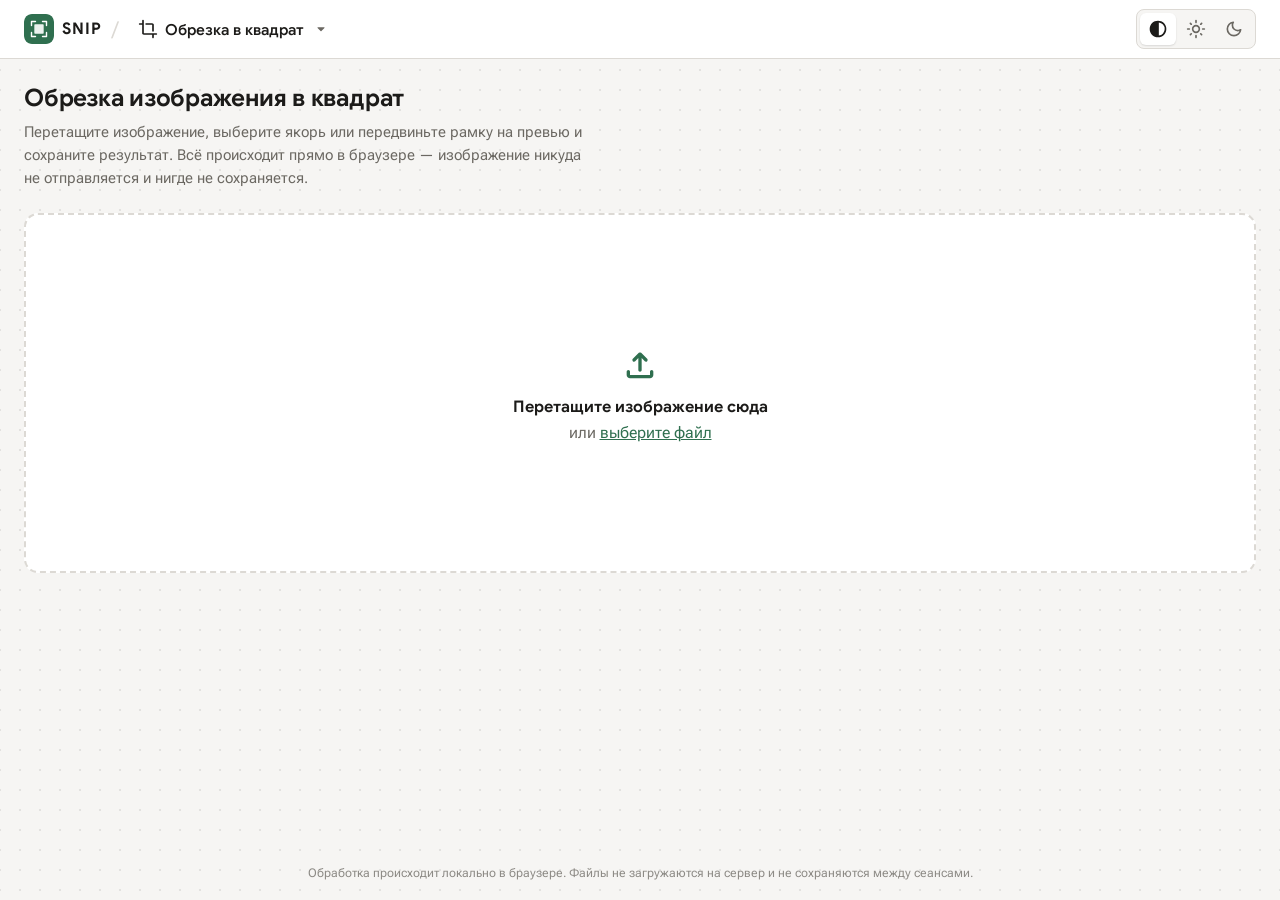
==== commit 5d0f070f: "feat: self-hosted Roboto Flex / Google Sans fonts and Material Symbols icons - Roboto Flex for body " ====
--- a/src/index.html
+++ b/src/index.html
@@ -19,6 +19,8 @@
     }
   } catch (e) {}
 </script>
+<link rel="preload" href="fonts/roboto-flex-cyrillic.woff2" as="font" type="font/woff2" crossorigin>
+<link rel="preload" href="fonts/google-sans-cyrillic.woff2" as="font" type="font/woff2" crossorigin>
 <link rel="stylesheet" href="style.css">
 </head>
 <body>
@@ -32,21 +34,15 @@
 
     <details class="service-menu">
       <summary class="service-menu__current">
-        <svg class="service-menu__icon" viewBox="0 0 24 24" width="16" height="16" aria-hidden="true">
-          <path d="M6 2v14a2 2 0 0 0 2 2h14M2 6h14a2 2 0 0 1 2 2v14" fill="none" stroke="currentColor" stroke-width="2" stroke-linecap="round"/>
-        </svg>
+        <svg class="icon service-menu__icon" viewBox="0 -960 960 960" width="20" height="20" aria-hidden="true"><path d="M680-80v-120H280q-33 0-56.5-23.5T200-280v-400H80q-17 0-28.5-11.5T40-720q0-17 11.5-28.5T80-760h120v-120q0-17 11.5-28.5T240-920q17 0 28.5 11.5T280-880v600h600q17 0 28.5 11.5T920-240q0 17-11.5 28.5T880-200H760v120q0 17-11.5 28.5T720-40q-17 0-28.5-11.5T680-80Zm0-280v-320H360v-80h320q33 0 56.5 23.5T760-680v320h-80Z"/></svg>
         <span class="service-menu__label">Обрезка в квадрат</span>
-        <svg class="service-menu__caret" viewBox="0 0 24 24" width="14" height="14" aria-hidden="true">
-          <path d="M7 10l5 5 5-5z" fill="currentColor"/>
-        </svg>
+        <svg class="icon service-menu__caret" viewBox="0 -960 960 960" width="20" height="20" aria-hidden="true"><path d="M459-381 314-526q-3-3-4.5-6.5T308-540q0-8 5.5-14t14.5-6h304q9 0 14.5 6t5.5 14q0 2-6 14L501-381q-5 5-10 7t-11 2q-6 0-11-2t-10-7Z"/></svg>
       </summary>
       <nav class="service-menu__list" aria-label="Сервисы">
         <a href="./" aria-current="page">
-          <svg class="service-menu__icon" viewBox="0 0 24 24" width="16" height="16" aria-hidden="true">
-            <path d="M6 2v14a2 2 0 0 0 2 2h14M2 6h14a2 2 0 0 1 2 2v14" fill="none" stroke="currentColor" stroke-width="2" stroke-linecap="round"/>
-          </svg>
+          <svg class="icon service-menu__icon" viewBox="0 -960 960 960" width="20" height="20" aria-hidden="true"><path d="M680-80v-120H280q-33 0-56.5-23.5T200-280v-400H80q-17 0-28.5-11.5T40-720q0-17 11.5-28.5T80-760h120v-120q0-17 11.5-28.5T240-920q17 0 28.5 11.5T280-880v600h600q17 0 28.5 11.5T920-240q0 17-11.5 28.5T880-200H760v120q0 17-11.5 28.5T720-40q-17 0-28.5-11.5T680-80Zm0-280v-320H360v-80h320q33 0 56.5 23.5T760-680v320h-80Z"/></svg>
           Обрезка в квадрат
-          <span class="service-menu__check" aria-hidden="true">✓</span>
+          <svg class="icon service-menu__check" viewBox="0 -960 960 960" width="20" height="20" aria-hidden="true"><path d="m382-354 339-339q12-12 28-12t28 12q12 12 12 28.5T777-636L410-268q-12 12-28 12t-28-12L182-440q-12-12-11.5-28.5T183-497q12-12 28.5-12t28.5 12l142 143Z"/></svg>
         </a>
         <p class="service-menu__soon">Скоро здесь появятся другие сервисы</p>
       </nav>
@@ -54,21 +50,13 @@
 
     <div class="theme-switch" role="group" aria-label="Тема оформления">
       <button type="button" data-theme-value="auto" title="Авто" aria-label="Авто" aria-pressed="true">
-        <svg viewBox="0 0 24 24" width="16" height="16" aria-hidden="true">
-          <circle cx="12" cy="12" r="8" fill="none" stroke="currentColor" stroke-width="2"/>
-          <path d="M12 4a8 8 0 0 1 0 16z" fill="currentColor"/>
-        </svg>
+        <svg class="icon" viewBox="0 -960 960 960" width="20" height="20" aria-hidden="true"><path d="M324-111.5Q251-143 197-197t-85.5-127Q80-397 80-480t31.5-156Q143-709 197-763t127-85.5Q397-880 480-880t156 31.5Q709-817 763-763t85.5 127Q880-563 880-480t-31.5 156Q817-251 763-197t-127 85.5Q563-80 480-80t-156-31.5ZM520-163q119-15 199.5-104.5T800-480q0-123-80.5-212.5T520-797v634Z"/></svg>
       </button>
       <button type="button" data-theme-value="light" title="Светлая" aria-label="Светлая" aria-pressed="false">
-        <svg viewBox="0 0 24 24" width="16" height="16" aria-hidden="true">
-          <circle cx="12" cy="12" r="4" fill="currentColor"/>
-          <path d="M12 2v2M12 20v2M4.9 4.9l1.4 1.4M17.7 17.7l1.4 1.4M2 12h2M20 12h2M4.9 19.1l1.4-1.4M17.7 6.3l1.4-1.4" stroke="currentColor" stroke-width="2" stroke-linecap="round"/>
-        </svg>
+        <svg class="icon" viewBox="0 -960 960 960" width="20" height="20" aria-hidden="true"><path d="M565-395q35-35 35-85t-35-85q-35-35-85-35t-85 35q-35 35-35 85t35 85q35 35 85 35t85-35Zm-226.5 56.5Q280-397 280-480t58.5-141.5Q397-680 480-680t141.5 58.5Q680-563 680-480t-58.5 141.5Q563-280 480-280t-141.5-58.5ZM80-440q-17 0-28.5-11.5T40-480q0-17 11.5-28.5T80-520h80q17 0 28.5 11.5T200-480q0 17-11.5 28.5T160-440H80Zm720 0q-17 0-28.5-11.5T760-480q0-17 11.5-28.5T800-520h80q17 0 28.5 11.5T920-480q0 17-11.5 28.5T880-440h-80ZM451.5-771.5Q440-783 440-800v-80q0-17 11.5-28.5T480-920q17 0 28.5 11.5T520-880v80q0 17-11.5 28.5T480-760q-17 0-28.5-11.5Zm0 720Q440-63 440-80v-80q0-17 11.5-28.5T480-200q17 0 28.5 11.5T520-160v80q0 17-11.5 28.5T480-40q-17 0-28.5-11.5ZM226-678l-43-42q-12-11-11.5-28t11.5-29q12-12 29-12t28 12l42 43q11 12 11 28t-11 28q-11 12-27.5 11.5T226-678Zm494 495-42-43q-11-12-11-28.5t11-27.5q11-12 27.5-11.5T734-282l43 42q12 11 11.5 28T777-183q-12 12-29 12t-28-12Zm-42-495q-12-11-11.5-27.5T678-734l42-43q11-12 28-11.5t29 11.5q12 12 12 29t-12 28l-43 42q-12 11-28 11t-28-11ZM183-183q-12-12-12-29t12-28l43-42q12-11 28.5-11t27.5 11q12 11 11.5 27.5T282-226l-42 43q-11 12-28 11.5T183-183Zm297-297Z"/></svg>
       </button>
       <button type="button" data-theme-value="dark" title="Тёмная" aria-label="Тёмная" aria-pressed="false">
-        <svg viewBox="0 0 24 24" width="16" height="16" aria-hidden="true">
-          <path d="M20 14.5A8 8 0 0 1 9.5 4a8 8 0 1 0 10.5 10.5z" fill="currentColor"/>
-        </svg>
+        <svg class="icon" viewBox="0 -960 960 960" width="20" height="20" aria-hidden="true"><path d="M480-120q-151 0-255.5-104.5T120-480q0-138 90-239.5T440-838q13-2 23 3.5t16 14.5q6 9 6.5 21t-7.5 23q-17 26-25.5 55t-8.5 61q0 90 63 153t153 63q31 0 61.5-9t54.5-25q11-7 22.5-6.5T819-479q10 5 15.5 15t3.5 24q-14 138-117.5 229T480-120Zm0-80q88 0 158-48.5T740-375q-20 5-40 8t-40 3q-123 0-209.5-86.5T364-660q0-20 3-40t8-40q-78 32-126.5 102T200-480q0 116 82 198t198 82Zm-10-270Z"/></svg>
       </button>
     </div>
   </div>
@@ -87,10 +75,7 @@
     <section id="dropzone" class="dropzone" tabindex="0" aria-label="Область для перетаскивания изображения">
       <input type="file" id="file-input" accept="image/*" hidden>
       <div class="dropzone__content">
-        <svg class="dropzone__icon" viewBox="0 0 24 24" width="40" height="40" aria-hidden="true">
-          <path fill="currentColor" d="M12 16a1 1 0 0 1-1-1V6.41L7.71 9.71a1 1 0 1 1-1.42-1.42l5-5a1 1 0 0 1 1.42 0l5 5a1 1 0 1 1-1.42 1.42L13 6.41V15a1 1 0 0 1-1 1z"/>
-          <path fill="currentColor" d="M5 18a1 1 0 0 1 1-1h12a1 1 0 1 1 0 2H6a1 1 0 0 1-1-1z"/>
-        </svg>
+        <svg class="icon dropzone__icon" viewBox="0 -960 960 960" width="40" height="40" aria-hidden="true"><path d="M240-160q-33 0-56.5-23.5T160-240v-80q0-17 11.5-28.5T200-360q17 0 28.5 11.5T240-320v80h480v-80q0-17 11.5-28.5T760-360q17 0 28.5 11.5T800-320v80q0 33-23.5 56.5T720-160H240Zm200-486-75 75q-12 12-28.5 11.5T308-572q-11-12-11.5-28t11.5-28l144-144q6-6 13-8.5t15-2.5q8 0 15 2.5t13 8.5l144 144q12 12 11.5 28T652-572q-12 12-28.5 12.5T595-571l-75-75v286q0 17-11.5 28.5T480-320q-17 0-28.5-11.5T440-360v-286Z"/></svg>
         <p><strong>Перетащите изображение сюда</strong></p>
         <p class="dropzone__hint">или <button type="button" id="browse-btn" class="link-btn">выберите файл</button></p>
       </div>
@@ -105,31 +90,31 @@
           <div class="anchor-picker">
             <div class="anchor-grid" role="group" aria-labelledby="anchor-label">
               <button type="button" data-anchor="top-left" title="Сверху слева" aria-label="Сверху слева" aria-pressed="false">
-                <svg viewBox="0 0 24 24" width="16" height="16" aria-hidden="true"><path d="M17 17L7 7M7 17V7h10"/></svg>
+                <svg class="icon" viewBox="0 -960 960 960" width="20" height="20" aria-hidden="true"><path d="M280-624v224q0 17-11.5 28.5T240-360q-17 0-28.5-11.5T200-400v-320q0-17 11.5-28.5T240-760h320q17 0 28.5 11.5T600-720q0 17-11.5 28.5T560-680H336l436 436q11 11 11 28t-11 28q-11 11-28 11t-28-11L280-624Z"/></svg>
               </button>
               <button type="button" data-anchor="top" title="Сверху" aria-label="Сверху" aria-pressed="false">
-                <svg viewBox="0 0 24 24" width="16" height="16" aria-hidden="true"><path d="M12 19V5M5 12l7-7 7 7"/></svg>
+                <svg class="icon" viewBox="0 -960 960 960" width="20" height="20" aria-hidden="true"><path d="M451.5-91.5Q440-103 440-120v-607L284-572q-11 11-27.5 11.5T228-572q-11-11-11-28t11-28l224-224q6-6 13-8.5t15-2.5q8 0 15 2.5t13 8.5l224 224q11 11 11 27.5T732-572q-12 12-28.5 12T675-572L520-727v607q0 17-11.5 28.5T480-80q-17 0-28.5-11.5Z"/></svg>
               </button>
               <button type="button" data-anchor="top-right" title="Сверху справа" aria-label="Сверху справа" aria-pressed="false">
-                <svg viewBox="0 0 24 24" width="16" height="16" aria-hidden="true"><path d="M7 17L17 7M7 7h10v10"/></svg>
+                <svg class="icon" viewBox="0 -960 960 960" width="20" height="20" aria-hidden="true"><path d="M680-624 244-188q-11 11-28 11t-28-11q-11-11-11-28t11-28l436-436H400q-17 0-28.5-11.5T360-720q0-17 11.5-28.5T400-760h320q17 0 28.5 11.5T760-720v320q0 17-11.5 28.5T720-360q-17 0-28.5-11.5T680-400v-224Z"/></svg>
               </button>
               <button type="button" data-anchor="left" title="Слева" aria-label="Слева" aria-pressed="false">
-                <svg viewBox="0 0 24 24" width="16" height="16" aria-hidden="true"><path d="M19 12H5M12 5l-7 7 7 7"/></svg>
+                <svg class="icon" viewBox="0 -960 960 960" width="20" height="20" aria-hidden="true"><path d="M233-440h607q17 0 28.5-11.5T880-480q0-17-11.5-28.5T840-520H233l155-156q11-11 11.5-27.5T388-732q-11-11-28-11t-28 11L108-508q-6 6-8.5 13T97-480q0 8 2.5 15t8.5 13l224 224q11 11 27.5 11t28.5-11q12-12 12-28.5T388-285L233-440Z"/></svg>
               </button>
               <button type="button" data-anchor="center" title="По центру" aria-label="По центру" aria-pressed="true">
-                <svg viewBox="0 0 24 24" width="16" height="16" aria-hidden="true"><circle cx="12" cy="12" r="4"/></svg>
+                <svg class="icon" viewBox="0 -960 960 960" width="20" height="20" aria-hidden="true"><path d="M480-80q-83 0-156-31.5T197-197q-54-54-85.5-127T80-480q0-83 31.5-156T197-763q54-54 127-85.5T480-880q83 0 156 31.5T763-763q54 54 85.5 127T880-480q0 83-31.5 156T763-197q-54 54-127 85.5T480-80Zm0-80q134 0 227-93t93-227q0-134-93-227t-227-93q-134 0-227 93t-93 227q0 134 93 227t227 93Z"/></svg>
               </button>
               <button type="button" data-anchor="right" title="Справа" aria-label="Справа" aria-pressed="false">
-                <svg viewBox="0 0 24 24" width="16" height="16" aria-hidden="true"><path d="M5 12h14M12 5l7 7-7 7"/></svg>
+                <svg class="icon" viewBox="0 -960 960 960" width="20" height="20" aria-hidden="true"><path d="M727-440H120q-17 0-28.5-11.5T80-480q0-17 11.5-28.5T120-520h607L572-676q-11-11-11.5-27.5T572-732q11-11 28-11t28 11l224 224q6 6 8.5 13t2.5 15q0 8-2.5 15t-8.5 13L628-228q-11 11-27.5 11T572-228q-12-12-12-28.5t12-28.5l155-155Z"/></svg>
               </button>
               <button type="button" data-anchor="bottom-left" title="Снизу слева" aria-label="Снизу слева" aria-pressed="false">
-                <svg viewBox="0 0 24 24" width="16" height="16" aria-hidden="true"><path d="M17 7L7 17M7 7v10h10"/></svg>
+                <svg class="icon" viewBox="0 -960 960 960" width="20" height="20" aria-hidden="true"><path d="M240-200q-17 0-28.5-11.5T200-240v-320q0-17 11.5-28.5T240-600q17 0 28.5 11.5T280-560v224l436-436q11-11 28-11t28 11q11 11 11 28t-11 28L336-280h224q17 0 28.5 11.5T600-240q0 17-11.5 28.5T560-200H240Z"/></svg>
               </button>
               <button type="button" data-anchor="bottom" title="Снизу" aria-label="Снизу" aria-pressed="false">
-                <svg viewBox="0 0 24 24" width="16" height="16" aria-hidden="true"><path d="M12 5v14M5 12l7 7 7-7"/></svg>
+                <svg class="icon" viewBox="0 -960 960 960" width="20" height="20" aria-hidden="true"><path d="M465-99.5q-7-2.5-13-8.5L228-332q-11-11-11-28t11-28q12-12 28.5-11.5T284-388l156 155v-607q0-17 11.5-28.5T480-880q17 0 28.5 11.5T520-840v607l155-155q12-12 28.5-12t28.5 12q11 12 11 28.5T732-332L508-108q-6 6-13 8.5T480-97q-8 0-15-2.5Z"/></svg>
               </button>
               <button type="button" data-anchor="bottom-right" title="Снизу справа" aria-label="Снизу справа" aria-pressed="false">
-                <svg viewBox="0 0 24 24" width="16" height="16" aria-hidden="true"><path d="M7 7l10 10M17 7v10H7"/></svg>
+                <svg class="icon" viewBox="0 -960 960 960" width="20" height="20" aria-hidden="true"><path d="M624-280 188-716q-11-11-11-28t11-28q11-11 28-11t28 11l436 436v-224q0-17 11.5-28.5T720-600q17 0 28.5 11.5T760-560v320q0 17-11.5 28.5T720-200H400q-17 0-28.5-11.5T360-240q0-17 11.5-28.5T400-280h224Z"/></svg>
               </button>
               <span id="anchor-marker" class="anchor-grid__marker" hidden></span>
             </div>
@@ -147,11 +132,11 @@
 
       <div class="editor__actions">
         <button type="button" id="reset-btn" class="btn btn--ghost" title="Выбрать другое изображение">
-          <svg viewBox="0 0 24 24" width="16" height="16" aria-hidden="true"><path d="M3 12a9 9 0 1 0 2.64-6.36L3 8M3 3v5h5"/></svg>
+          <svg class="icon" viewBox="0 -960 960 960" width="20" height="20" aria-hidden="true"><path d="M480-480ZM200-120q-33 0-56.5-23.5T120-200v-560q0-33 23.5-56.5T200-840h280q17 0 28.5 11.5T520-800q0 17-11.5 28.5T480-760H200v560h560v-280q0-17 11.5-28.5T800-520q17 0 28.5 11.5T840-480v280q0 33-23.5 56.5T760-120H200Zm40-160h480L570-480 450-320l-90-120-120 160Zm440-400h-40q-17 0-28.5-11.5T600-720q0-17 11.5-28.5T640-760h40v-40q0-17 11.5-28.5T720-840q17 0 28.5 11.5T760-800v40h40q17 0 28.5 11.5T840-720q0 17-11.5 28.5T800-680h-40v40q0 17-11.5 28.5T720-600q-17 0-28.5-11.5T680-640v-40Z"/></svg>
           Другое
         </button>
         <button type="button" id="confirm-btn" class="btn btn--primary" title="Подтвердить и скачать">
-          <svg viewBox="0 0 24 24" width="16" height="16" aria-hidden="true"><path d="M12 4v11M7 10l5 5 5-5M5 20h14"/></svg>
+          <svg class="icon" viewBox="0 -960 960 960" width="20" height="20" aria-hidden="true"><path d="M465-339.5q-7-2.5-13-8.5L308-492q-12-12-11.5-28t11.5-28q12-12 28.5-12.5T365-549l75 75v-286q0-17 11.5-28.5T480-800q17 0 28.5 11.5T520-760v286l75-75q12-12 28.5-11.5T652-548q11 12 11.5 28T652-492L508-348q-6 6-13 8.5t-15 2.5q-8 0-15-2.5ZM240-160q-33 0-56.5-23.5T160-240v-80q0-17 11.5-28.5T200-360q17 0 28.5 11.5T240-320v80h480v-80q0-17 11.5-28.5T760-360q17 0 28.5 11.5T800-320v80q0 33-23.5 56.5T720-160H240Z"/></svg>
           Скачать
         </button>
       </div>
--- a/src/style.css
+++ b/src/style.css
@@ -1,3 +1,46 @@
+/* Шрифты хостятся вместе с приложением (src/fonts/, лицензия OFL) — без запросов
+   к сторонним серверам и с работой офлайн. Roboto Flex — основной текст,
+   Google Sans — заголовки и кнопки. Подмножества — latin и cyrillic. */
+/* Roboto Flex, cyrillic */
+@font-face {
+  font-family: "Roboto Flex";
+  font-style: normal;
+  font-weight: 400 700;
+  font-display: swap;
+  src: url("fonts/roboto-flex-cyrillic.woff2") format("woff2");
+  unicode-range: U+0301, U+0400-045F, U+0490-0491, U+04B0-04B1, U+2116;
+}
+
+/* Roboto Flex, latin */
+@font-face {
+  font-family: "Roboto Flex";
+  font-style: normal;
+  font-weight: 400 700;
+  font-display: swap;
+  src: url("fonts/roboto-flex-latin.woff2") format("woff2");
+  unicode-range: U+0000-00FF, U+0131, U+0152-0153, U+02BB-02BC, U+02C6, U+02DA, U+02DC, U+0304, U+0308, U+0329, U+2000-206F, U+20AC, U+2122, U+2191, U+2193, U+2212, U+2215, U+FEFF, U+FFFD;
+}
+
+/* Google Sans, cyrillic */
+@font-face {
+  font-family: "Google Sans";
+  font-style: normal;
+  font-weight: 400 700;
+  font-display: swap;
+  src: url("fonts/google-sans-cyrillic.woff2") format("woff2");
+  unicode-range: U+0301, U+0400-045F, U+0490-0491, U+04B0-04B1, U+2116;
+}
+
+/* Google Sans, latin */
+@font-face {
+  font-family: "Google Sans";
+  font-style: normal;
+  font-weight: 400 700;
+  font-display: swap;
+  src: url("fonts/google-sans-latin.woff2") format("woff2");
+  unicode-range: U+0000-00FF, U+0131, U+0152-0153, U+02BB-02BC, U+02C6, U+02DA, U+02DC, U+0304, U+0308, U+0329, U+2000-206F, U+20AC, U+2122, U+2191, U+2193, U+2212, U+2215, U+FEFF, U+FFFD;
+}
+
 :root {
   --bg: #f6f5f3;
   --surface: #ffffff;
@@ -17,6 +60,8 @@
   /* Ширина контента — общая для шапки и main. */
   --page-max: 1680px;
   --gutter: 24px;
+  --font-text: "Roboto Flex", system-ui, -apple-system, "Segoe UI", Roboto, sans-serif;
+  --font-display: "Google Sans", var(--font-text);
   color-scheme: light dark;
 }
 
@@ -71,6 +116,13 @@
   box-sizing: border-box;
 }
 
+/* Иконки — Material Symbols Rounded (вес 400, без заливки), inline SVG
+   с viewBox 0 -960 960 960; цвет — от текста. */
+.icon {
+  flex-shrink: 0;
+  fill: currentColor;
+}
+
 body {
   margin: 0;
   min-height: 100vh;
@@ -80,7 +132,7 @@
   background-size: 20px 20px;
   background-position: center top;
   color: var(--text);
-  font-family: -apple-system, BlinkMacSystemFont, "Segoe UI", Inter, Roboto, sans-serif;
+  font-family: var(--font-text);
   display: flex;
   flex-direction: column;
 }
@@ -121,6 +173,7 @@
 }
 
 .site-header__name {
+  font-family: var(--font-display);
   font-size: 1rem;
   font-weight: 700;
   letter-spacing: 0.06em;
@@ -148,6 +201,7 @@
 }
 
 .service-menu__current {
+  font-family: var(--font-display);
   list-style: none;
   display: flex;
   align-items: center;
@@ -172,11 +226,6 @@
 .service-menu__current:focus-visible {
   outline: 2px solid var(--accent);
   outline-offset: 1px;
-}
-
-.service-menu__icon,
-.service-menu__caret {
-  flex-shrink: 0;
 }
 
 .service-menu__caret {
@@ -208,6 +257,7 @@
 }
 
 .service-menu__list a {
+  font-family: var(--font-display);
   display: flex;
   align-items: center;
   gap: 8px;
@@ -311,6 +361,7 @@
 }
 
 .app__header h1 {
+  font-family: var(--font-display);
   font-size: 1.5rem;
   margin: 0 0 8px;
   letter-spacing: -0.01em;
@@ -367,6 +418,7 @@
 }
 
 .dropzone__content strong {
+  font-family: var(--font-display);
   color: var(--text);
 }
 
@@ -509,6 +561,7 @@
 }
 
 .info-panel__title {
+  font-family: var(--font-display);
   margin: 0 0 8px;
   font-size: 0.85rem;
   font-weight: 600;
@@ -543,6 +596,7 @@
 }
 
 .field__label {
+  font-family: var(--font-display);
   font-size: 0.85rem;
   font-weight: 600;
   color: var(--text-muted);
@@ -586,14 +640,6 @@
   transition: background 0.15s ease, color 0.15s ease;
 }
 
-.anchor-grid svg {
-  fill: none;
-  stroke: currentColor;
-  stroke-width: 2;
-  stroke-linecap: round;
-  stroke-linejoin: round;
-}
-
 .anchor-grid button:hover:not(:disabled) {
   color: var(--text);
 }
@@ -669,18 +715,9 @@
   border-radius: var(--radius-sm);
   padding: 10px 18px;
   font-size: 0.95rem;
-  font-family: inherit;
+  font-family: var(--font-display);
   cursor: pointer;
   transition: background 0.15s ease, opacity 0.15s ease;
-}
-
-.btn svg {
-  flex-shrink: 0;
-  fill: none;
-  stroke: currentColor;
-  stroke-width: 2;
-  stroke-linecap: round;
-  stroke-linejoin: round;
 }
 
 .btn:focus-visible {
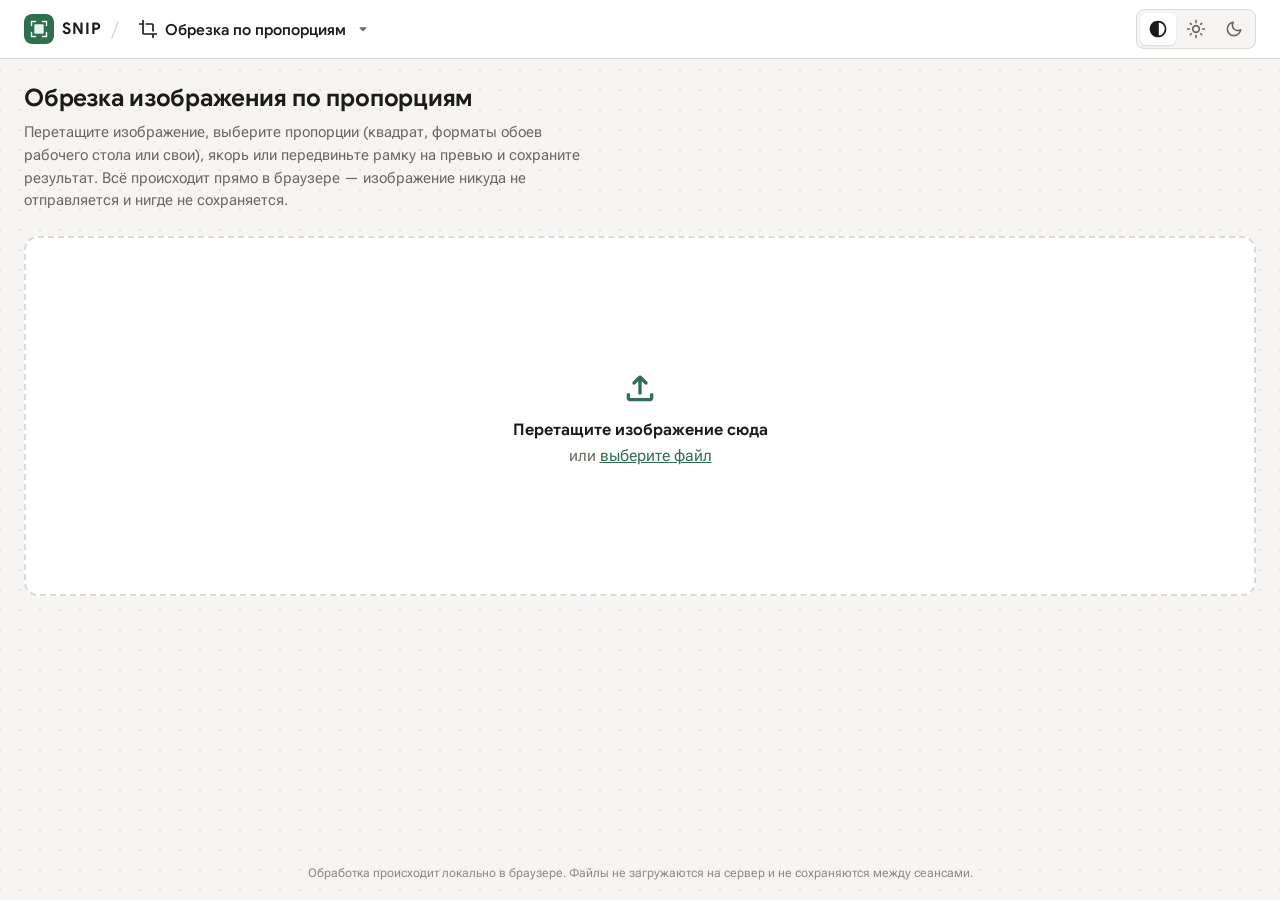
==== commit b128b5a3: "feat: crop to any aspect ratio, drop the Steam service Replace the square-only crop with a ratio pic" ====
--- a/src/index.html
+++ b/src/index.html
@@ -3,7 +3,7 @@
 <head>
 <meta charset="UTF-8">
 <meta name="viewport" content="width=device-width, initial-scale=1.0">
-<title>Обрезка в квадрат — SNIP</title>
+<title>Обрезка по пропорциям — SNIP</title>
 <meta name="apple-mobile-web-app-title" content="SNIP">
 <meta name="theme-color" content="#f6f5f3" media="(prefers-color-scheme: light)">
 <meta name="theme-color" content="#161513" media="(prefers-color-scheme: dark)">
@@ -35,13 +35,13 @@
     <details class="service-menu">
       <summary class="service-menu__current">
         <svg class="icon service-menu__icon" viewBox="0 -960 960 960" width="20" height="20" aria-hidden="true"><path d="M680-80v-120H280q-33 0-56.5-23.5T200-280v-400H80q-17 0-28.5-11.5T40-720q0-17 11.5-28.5T80-760h120v-120q0-17 11.5-28.5T240-920q17 0 28.5 11.5T280-880v600h600q17 0 28.5 11.5T920-240q0 17-11.5 28.5T880-200H760v120q0 17-11.5 28.5T720-40q-17 0-28.5-11.5T680-80Zm0-280v-320H360v-80h320q33 0 56.5 23.5T760-680v320h-80Z"/></svg>
-        <span class="service-menu__label">Обрезка в квадрат</span>
+        <span class="service-menu__label">Обрезка по пропорциям</span>
         <svg class="icon service-menu__caret" viewBox="0 -960 960 960" width="20" height="20" aria-hidden="true"><path d="M459-381 314-526q-3-3-4.5-6.5T308-540q0-8 5.5-14t14.5-6h304q9 0 14.5 6t5.5 14q0 2-6 14L501-381q-5 5-10 7t-11 2q-6 0-11-2t-10-7Z"/></svg>
       </summary>
       <nav class="service-menu__list" aria-label="Сервисы">
         <a href="./" aria-current="page">
           <svg class="icon service-menu__icon" viewBox="0 -960 960 960" width="20" height="20" aria-hidden="true"><path d="M680-80v-120H280q-33 0-56.5-23.5T200-280v-400H80q-17 0-28.5-11.5T40-720q0-17 11.5-28.5T80-760h120v-120q0-17 11.5-28.5T240-920q17 0 28.5 11.5T280-880v600h600q17 0 28.5 11.5T920-240q0 17-11.5 28.5T880-200H760v120q0 17-11.5 28.5T720-40q-17 0-28.5-11.5T680-80Zm0-280v-320H360v-80h320q33 0 56.5 23.5T760-680v320h-80Z"/></svg>
-          Обрезка в квадрат
+          Обрезка по пропорциям
           <svg class="icon service-menu__check" viewBox="0 -960 960 960" width="20" height="20" aria-hidden="true"><path d="m382-354 339-339q12-12 28-12t28 12q12 12 12 28.5T777-636L410-268q-12 12-28 12t-28-12L182-440q-12-12-11.5-28.5T183-497q12-12 28.5-12t28.5 12l142 143Z"/></svg>
         </a>
         <p class="service-menu__soon">Скоро здесь появятся другие сервисы</p>
@@ -65,9 +65,9 @@
 <main class="app">
   <section id="start" class="start">
     <header class="app__header">
-      <h1>Обрезка изображения в квадрат</h1>
+      <h1>Обрезка изображения по пропорциям</h1>
       <p class="app__subtitle">
-        Перетащите изображение, выберите якорь или передвиньте рамку на превью и сохраните результат.
+        Перетащите изображение, выберите пропорции (квадрат, форматы обоев рабочего стола или свои), якорь или передвиньте рамку на превью и сохраните результат.
         Всё происходит прямо в браузере — изображение никуда не отправляется и нигде не сохраняется.
       </p>
     </header>
@@ -84,6 +84,28 @@
 
   <section id="editor" class="editor" hidden>
     <aside class="editor__tools panel" aria-label="Инструменты">
+      <section class="tool">
+        <div class="field">
+          <label class="field__label" for="ratio-select">Пропорции</label>
+          <select id="ratio-select" class="control">
+            <option value="1:1" data-hint="Квадрат" selected>1:1 — квадрат</option>
+            <option value="16:9" data-hint="1920×1080, 2560×1440, 3840×2160">16:9 — Full HD / 4K</option>
+            <option value="16:10" data-hint="1920×1200, 2560×1600">16:10</option>
+            <option value="21:9" data-hint="2560×1080, 3440×1440, 5120×2160">21:9 — ультраширокий</option>
+            <option value="32:9" data-hint="3840×1080, 5120×1440">32:9 — суперширокий</option>
+            <option value="3:2" data-hint="2256×1504, 3000×2000 (Surface)">3:2</option>
+            <option value="4:3" data-hint="1024×768, 1600×1200">4:3</option>
+            <option value="5:4" data-hint="1280×1024">5:4</option>
+            <option value="custom">Свои…</option>
+          </select>
+          <div id="ratio-custom" class="ratio-custom" role="group" aria-label="Свои пропорции" hidden>
+            <input id="ratio-w" class="control" type="number" inputmode="numeric" min="1" max="9999" step="1" value="1" aria-label="Ширина" required>
+            <span aria-hidden="true">:</span>
+            <input id="ratio-h" class="control" type="number" inputmode="numeric" min="1" max="9999" step="1" value="1" aria-label="Высота" required>
+          </div>
+          <p id="ratio-hint" class="field__hint" aria-live="polite"></p>
+        </div>
+      </section>
       <section class="tool">
         <div class="field">
           <span class="field__label" id="anchor-label">Якорь обрезки</span>
@@ -161,6 +183,7 @@
             <dt>Файл</dt><dd data-info="out-name"></dd>
             <dt>Формат</dt><dd data-info="out-format"></dd>
             <dt>Размер</dt><dd data-info="out-dimensions"></dd>
+            <dt>Пропорции</dt><dd data-info="out-aspect"></dd>
             <dt>Положение</dt><dd data-info="out-position"></dd>
             <dt>Отрезано</dt><dd data-info="out-trim"></dd>
             <dt>Площадь</dt><dd data-info="out-area"></dd>
--- a/src/style.css
+++ b/src/style.css
@@ -684,11 +684,53 @@
   display: none;
 }
 
-.anchor-caption {
+.anchor-caption,
+.field__hint {
   margin: 0;
   font-size: 0.85rem;
   line-height: 1.4;
   color: var(--text-muted);
+}
+
+.control {
+  font: inherit;
+  font-size: 0.95rem;
+  color: var(--text);
+  background: var(--bg);
+  border: 1px solid var(--border);
+  border-radius: var(--radius-sm);
+  padding: 8px 10px;
+}
+
+.control:focus-visible {
+  outline: 2px solid var(--accent);
+  outline-offset: 1px;
+}
+
+.control:invalid {
+  border-color: var(--danger-text);
+}
+
+select.control {
+  width: 100%;
+  cursor: pointer;
+}
+
+.ratio-custom {
+  display: flex;
+  align-items: center;
+  gap: 8px;
+  color: var(--text-muted);
+}
+
+.ratio-custom[hidden] {
+  display: none;
+}
+
+.ratio-custom .control {
+  width: 5.5em;
+  min-width: 0;
+  font-variant-numeric: tabular-nums;
 }
 
 .format-note {
